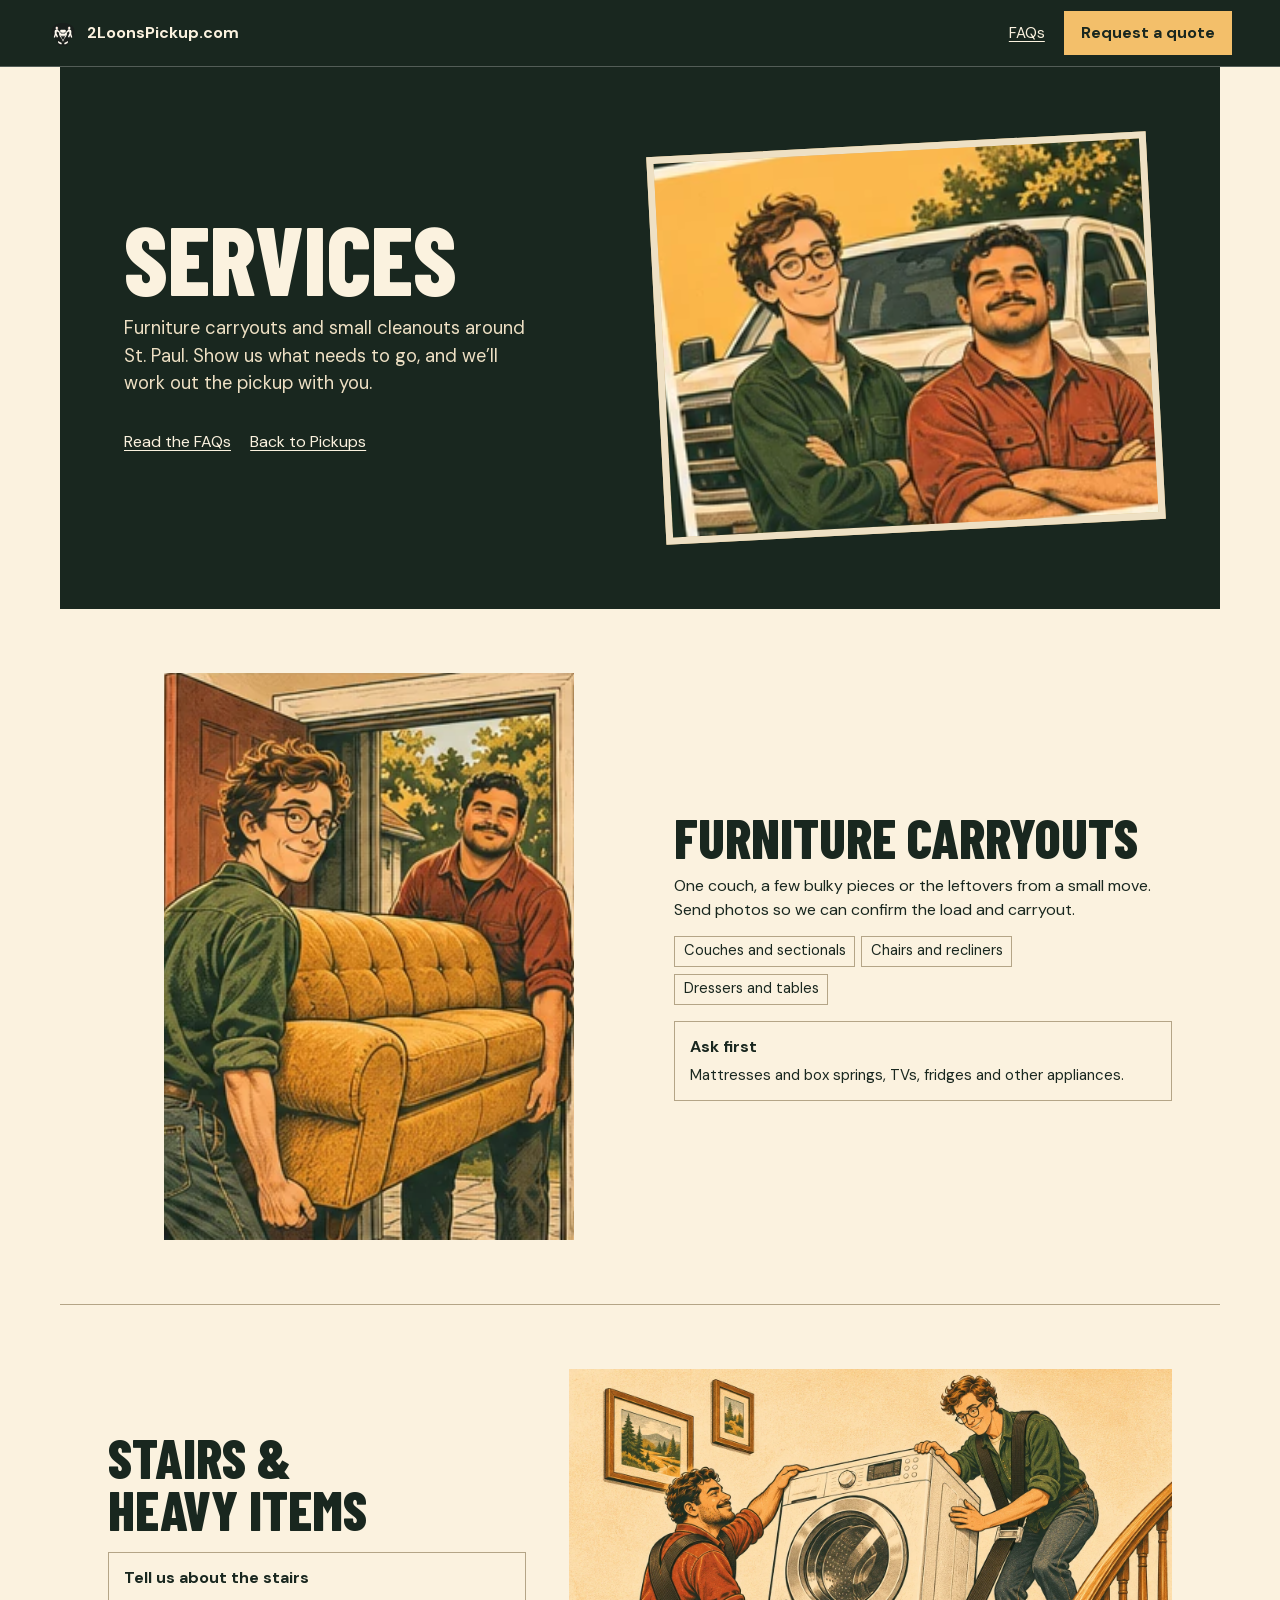
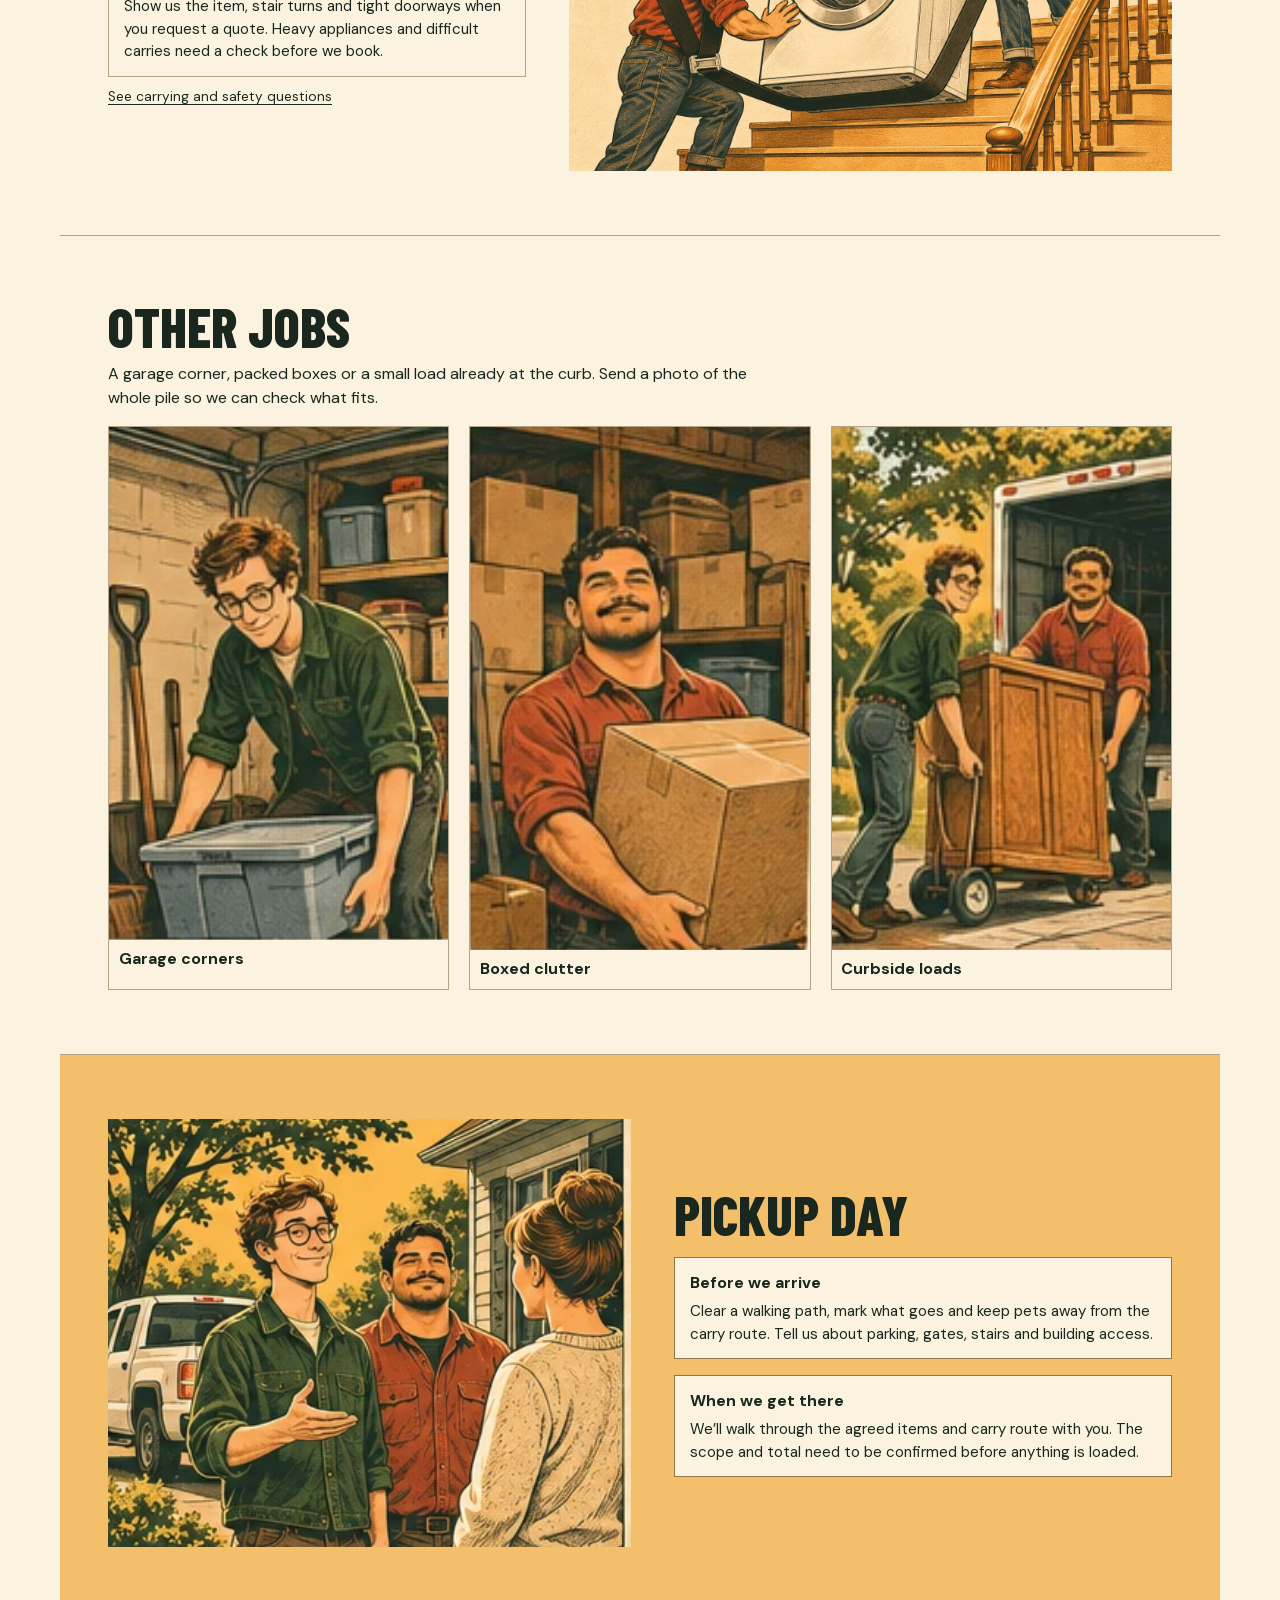
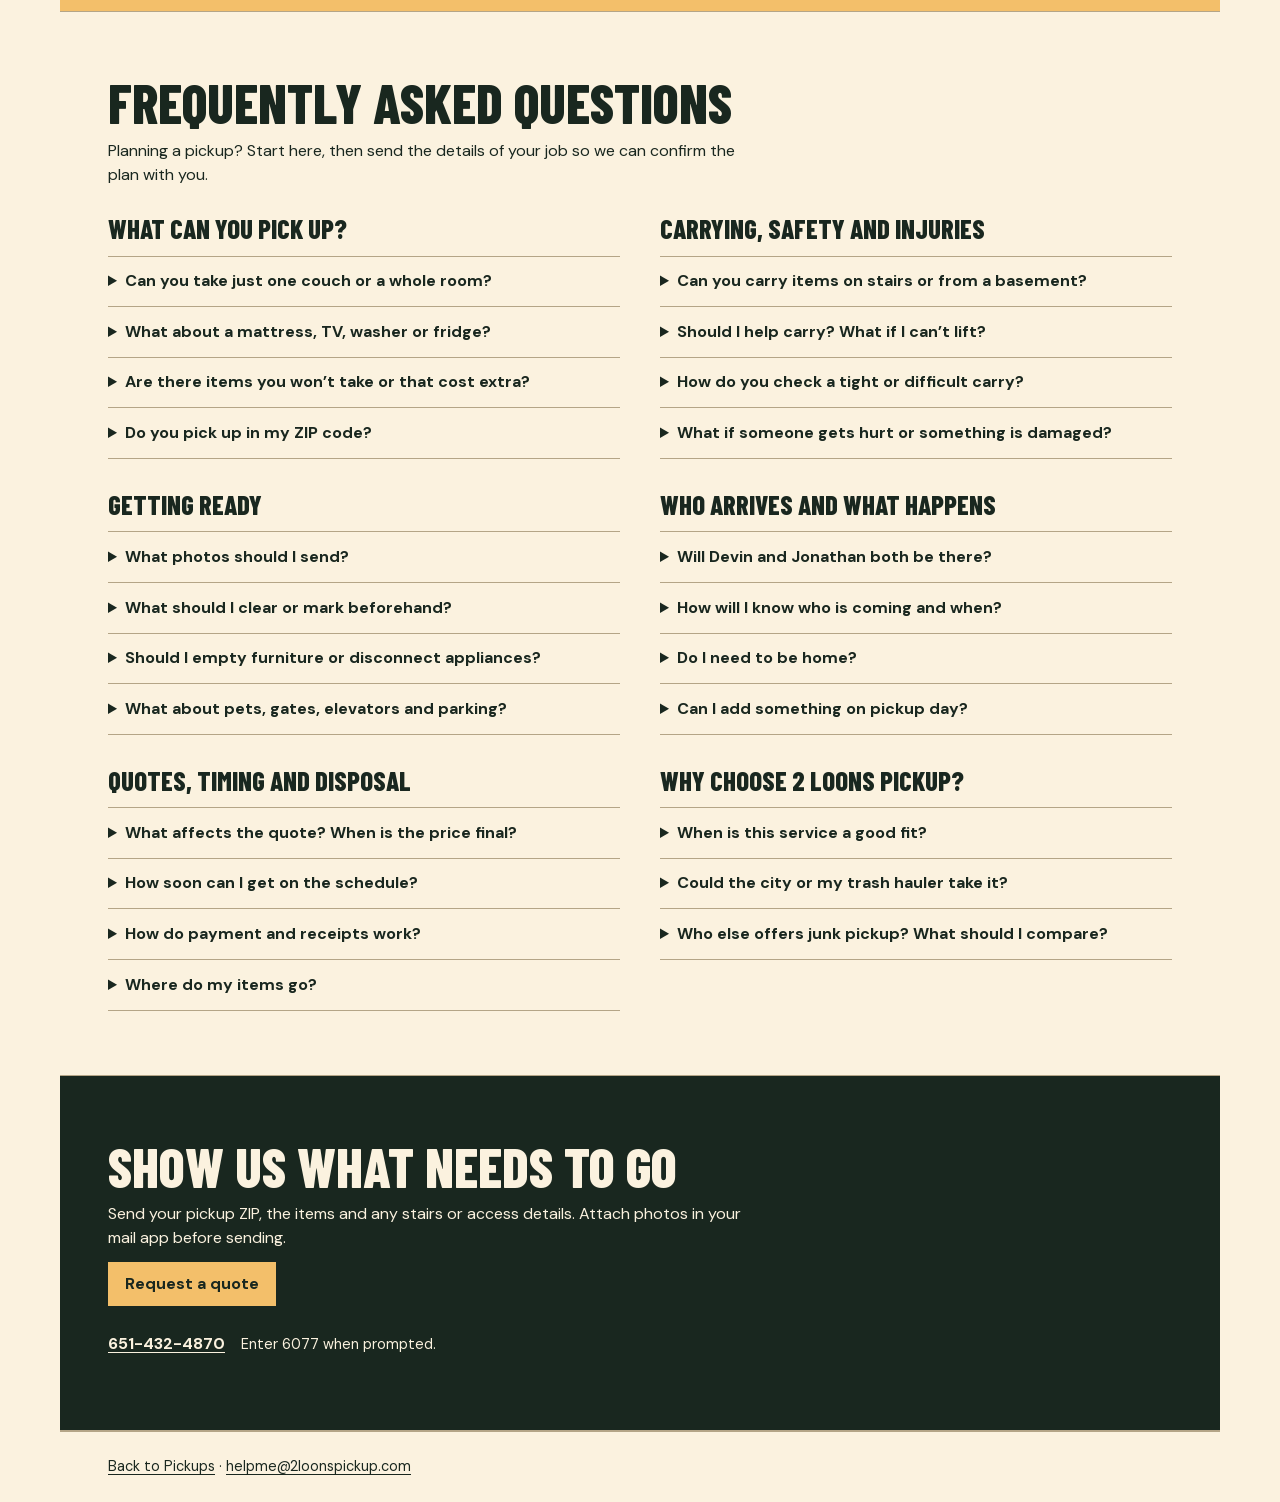
==== services.html @ 69be69da "Add illustrated Services page and pickup FAQs" ====
<!doctype html>
<html lang="en">
<head>
<meta charset="utf-8">
<meta name="viewport" content="width=device-width,initial-scale=1">
<meta name="theme-color" content="#19271f">
<title>Services &amp; FAQs · 2 Loons Pickup</title>
<meta name="description" content="Furniture carryouts and small cleanouts around St. Paul. See pickup examples, preparation tips and answers about stairs, crew, quotes and pickup day.">
<link rel="canonical" href="https://2loonspickup.com/services.html">
<link rel="icon" href="./loon.svg" type="image/svg+xml">
<link rel="preload" href="./assets/display.woff2" as="font" type="font/woff2" crossorigin>
<link rel="stylesheet" href="./services.css">
<link rel="stylesheet" href="./quote.css">
<script src="./quote.js" defer></script>
</head>
<body>
<a class="skip" href="#main">Skip to services</a>
<header class="nav">
  <a class="brand" href="./#services"><img src="./assets/couch-01.svg" width="30" height="30" alt="">2LoonsPickup.com</a>
  <nav class="nav-links" aria-label="Services page"><a href="#faq">FAQs</a><button class="btn" type="button" data-quote>Request a quote</button></nav>
</header>
<main id="main">
    <section class="hero" aria-labelledby="hero-title">
      <div><h1 id="hero-title">Services</h1><p>Furniture carryouts and small cleanouts around St. Paul. Show us what needs to go, and we’ll work out the pickup with you.</p><div class="hero-links"><a href="#faq">Read the FAQs</a><a href="./#services">Back to Pickups</a></div></div>
      <div class="art" role="img" aria-label="Devin and Jonathan by their pickup truck" style="--x:225;--y:276;--w:258;--h:200"></div>
    </section>
    <section class="chapter split" aria-labelledby="furniture-title">
      <div class="art furniture-art" role="img" aria-label="Devin and Jonathan carry a couch through a doorway" style="--x:529;--y:135;--w:269;--h:372"></div>
      <div>
        <h2 id="furniture-title">Furniture carryouts</h2>
        <p>One couch, a few bulky pieces or the leftovers from a small move. Send photos so we can confirm the load and carryout.</p><ul class="tags"><li>Couches and sectionals</li><li>Chairs and recliners</li><li>Dressers and tables</li></ul>
        <div class="callout"><strong>Ask first</strong><p>Mattresses and box springs, TVs, fridges and other appliances.</p></div>
      </div>
    </section>
    <section class="chapter split reverse" aria-labelledby="stairs-title">
      <div>
        <h2 id="stairs-title">Stairs &amp; heavy items</h2>
        <div class="callout"><strong>Tell us about the stairs</strong><p>Show us the item, stair turns and tight doorways when you request a quote. Heavy appliances and difficult carries need a check before we book.</p></div>
        <a href="#safety-faq" class="source">See carrying and safety questions</a>
      </div>
      <figure class="safety-art"><img loading="lazy" width="1536" height="1024" src="./assets/washer-stairs.webp" alt="Jonathan and Devin carry a washer on stairs with two shoulder harnesses and a shared sling under the washer."></figure>
    </section>
    <section class="chapter" aria-labelledby="jobs-title">
      <h2 id="jobs-title">Other jobs</h2><p>A garage corner, packed boxes or a small load already at the curb. Send a photo of the whole pile so we can check what fits.</p>
      <div class="service-grid">
        <figure><div class="art" role="img" aria-label="Devin clears a garage corner" style="--x:24;--y:684;--w:151;--h:228"></div><figcaption>Garage corners</figcaption></figure>
        <figure><div class="art" role="img" aria-label="Jonathan moves a cardboard box" style="--x:188;--y:684;--w:148;--h:228"></div><figcaption>Boxed clutter</figcaption></figure>
        <figure><div class="art" role="img" aria-label="The crew moves a curbside load toward the truck" style="--x:349;--y:684;--w:148;--h:228"></div><figcaption>Curbside loads</figcaption></figure>
      </div>
    </section>
    <section class="chapter split day" aria-labelledby="arrival-title">
      <div class="art" role="img" aria-label="Devin and Jonathan speak with a customer at the door" style="--x:531;--y:679;--w:356;--h:292"></div>
      <div><h2 id="arrival-title">Pickup day</h2>
        <div class="callout"><strong>Before we arrive</strong><p>Clear a walking path, mark what goes and keep pets away from the carry route. Tell us about parking, gates, stairs and building access.</p></div>
        <div class="callout"><strong>When we get there</strong><p>We’ll walk through the agreed items and carry route with you. The scope and total need to be confirmed before anything is loaded.</p></div>
      </div>
    </section>
    <section class="chapter faqs" id="faq" aria-labelledby="faq-title">
      <h2 id="faq-title">Frequently asked questions</h2>
      <p>Planning a pickup? Start here, then send the details of your job so we can confirm the plan with you.</p>
      <div class="questions">
        <div class="faq-group"><h3>What can you pick up?</h3>
          <details><summary>Can you take just one couch or a whole room?</summary><p>A single furniture carryout or a small cleanout is a good place to start. Send photos of everything you want removed, including any pieces that need to come apart. We’ll confirm the load before booking.</p></details>
          <details><summary>What about a mattress, TV, washer or fridge?</summary><p>Ask first. These items can need special handling or have extra disposal fees. Include the item type, a photo and its location so we can confirm whether we can take it and what the total would be.</p></details>
          <details><summary>Are there items you won’t take or that cost extra?</summary><p>Chemicals, paint, fuel, suspected asbestos and other hazardous or unknown loads are outside this pickup offer. Ask first about mattresses, TVs, appliances or anything that needs special handling. We’ll confirm accepted items and any extra charges before booking. Keep unconfirmed items separate from the agreed load.</p></details>
          <details><summary>Do you pick up in my ZIP code?</summary><p>We’re focused on St. Paul and nearby areas. Include your five-digit pickup ZIP in the quote request so we can check the location and schedule.</p></details>
        </div>
        <div class="faq-group" id="safety-faq"><h3>Carrying, safety and injuries</h3>
          <details><summary>Can you carry items on stairs or from a basement?</summary><p>Tell us how many flights, whether there are turns and how wide the doors are. Send pictures of the whole carry route. We need to check the item, access and crew needed before accepting a difficult carry.</p></details>
          <details><summary>Should I help carry? What if I can’t lift?</summary><p>Tell us you need the full carryout handled when you request a quote. We’ll confirm the people needed for the job. Check with the crew before joining a lift, and keep children and pets away from the carry route.</p></details>
          <details><summary>How do you check a tight or difficult carry?</summary><p>Show us the item and the route to the truck, including narrow doors, landings and obstacles. The crew needs to agree on the route and handling before moving it. If the access differs from the photos, the plan may need to change.</p></details>
          <details><summary>What if someone gets hurt or something is damaged?</summary><p>Stop the work and tell the crew right away so the concern can be addressed. Ask about coverage and how damage concerns are handled before booking, especially if your building has specific requirements.</p></details>
        </div>
        <div class="faq-group"><h3>Getting ready</h3>
          <details><summary>What photos should I send?</summary><p>Take one wide photo of the entire load, close-ups of bulky or unusual items, and photos of stairs, doorways and the route outside. Attach them to the email draft after you fill out the quote request.</p></details>
          <details><summary>What should I clear or mark beforehand?</summary><p>Mark the items that are going and separate anything you want to keep. Clear the walking route and move fragile belongings out of the way. Mention any part of the route you can’t clear yourself.</p></details>
          <details><summary>Should I empty furniture or disconnect appliances?</summary><p>Empty drawers and cabinets before the pickup unless you’ve agreed otherwise. For appliances, confirm acceptance and preparation requirements first, including who will handle any disconnection. Don’t start a disconnection you’re unsure about.</p></details>
          <details><summary>What about pets, gates, elevators and parking?</summary><p>Include entry codes, elevator reservations, parking limits and building rules in your request. Keep pets in a separate area during the carryout, and tell us if the truck can’t park near the exit.</p></details>
        </div>
        <div class="faq-group"><h3>Who arrives and what happens</h3>
          <details><summary>Will Devin and Jonathan both be there?</summary><p>Devin and Jonathan are the pickup crew. The people and crew size for your particular job need to be confirmed before booking, based on the load, stairs and access.</p></details>
          <details><summary>How will I know who is coming and when?</summary><p>Confirm the arrival window and who to expect when you arrange the pickup. If you need a call on arrival or a specific entrance used, include that in your request.</p></details>
          <details><summary>Do I need to be home?</summary><p>Arrange access and who can approve the pickup before booking. If you won’t be there, confirm that plan with us first and clearly identify the agreed items.</p></details>
          <details><summary>Can I add something on pickup day?</summary><p>Point it out before loading. A larger load or different carry route can change the work and total. Any change needs to be agreed before the extra items are loaded.</p></details>
        </div>
        <div class="faq-group"><h3>Quotes, timing and disposal</h3>
          <details><summary>What affects the quote? When is the price final?</summary><p>The items, load size, stairs, access, location and any special handling all matter. Photos help us understand the job. The scope and total need to be confirmed before loading, with changes agreed as they come up.</p></details>
          <details><summary>How soon can I get on the schedule?</summary><p>Send your preferred day with the request. We’ll check the crew and transport needed, then confirm an available window with you. A quote request by itself doesn’t reserve a pickup.</p></details>
          <details><summary>How do payment and receipts work?</summary><p>Confirm the payment method, when payment is due and any receipt you need when you arrange the job. Include building or reimbursement requirements early so they can be checked before booking.</p></details>
          <details><summary>Where do my items go?</summary><p>The destination depends on the item and the available disposal or reuse options. Ask about the plan for your particular load before booking, especially if you need a donation arrangement or specific documentation.</p></details>
        </div>
        <div class="faq-group"><h3>Why choose 2 Loons Pickup?</h3>
          <details><summary>When is this service a good fit?</summary><p>Start with us when you have furniture or a small cleanout and need help getting it out to the truck. You can share the exact load and access up front, then agree on the carryout and total before loading.</p></details>
          <details><summary>Could the city or my trash hauler take it?</summary><p>Possibly. If you can get the item to the curb, check <a href="https://www.stpaul.gov/departments/public-works/garbage-and-recycling/residential-collection/bulky-item-collection">Saint Paul’s bulky-item collection</a> and your hauler’s eligibility, accepted items and scheduling rules. Tell us if carrying it out is the part you need help with.</p></details>
          <details><summary>Who else offers junk pickup? What should I compare?</summary><p>Local options include <a href="https://junkguysmn.com/services/junk-removal/">Junk Guys</a> and <a href="https://www.1800gotjunk.com/us_en/locations/junk-removal-twin-cities">1-800-GOT-JUNK? Twin Cities</a>. Compare the full load, carryout, stairs, disposal fees, schedule and total. Ask each provider about coverage and any building requirements before choosing.</p></details>
        </div>
      </div>
    </section>
    <section class="chapter quote" aria-labelledby="quote-title">
      <h2 id="quote-title">Show us what needs to go</h2>
      <p>Send your pickup ZIP, the items and any stairs or access details. Attach photos in your mail app before sending.</p>
      <button class="btn" type="button" data-quote>Request a quote</button>
      <div class="contact"><a href="tel:+16514324870">651-432-4870</a><span>Enter 6077 when prompted.</span></div>
    </section>
</main>
<footer><a href="./#services">Back to Pickups</a> · <a href="mailto:helpme@2loonspickup.com">helpme@2loonspickup.com</a></footer>
<dialog id="quote-drawer" aria-labelledby="drawer-title">
  <div class="quote-drawer-content">
    <div class="quote-drawer-header">
      <h2 id="drawer-title">Pickup quote</h2>
      <button class="quote-close" type="button" aria-label="Close quote form" autofocus>
        <svg viewBox="0 0 24 24" aria-hidden="true" focusable="false">
          <path d="m6 6 12 12M18 6 6 18"/>
        </svg>
      </button>
    </div>
    <p>Tell the crew what needs to go and how they’ll get to it.</p>
    <form method="dialog">
      <button type="submit" hidden>Open email draft</button>
      <div class="quote-fields">
        <label>
          Pickup ZIP
          <input name="zip" inputmode="numeric" autocomplete="postal-code" pattern="[0-9]{5}" title="Enter a five-digit ZIP" placeholder="55118" required>
        </label>
        <label>
          Preferred day (optional)
          <input name="day" placeholder="Saturday">
        </label>
      </div>
      <label>
        What needs to go?
        <textarea name="items" placeholder="One couch and a chair" required></textarea>
      </label>
      <label>
        Access or stairs (optional)
        <input name="access" placeholder="One flight, parking out front">
      </label>
      <div class="quote-actions">
        <a class="ticket dark quote-email" href="mailto:helpme@2loonspickup.com">
          Open email draft
          <svg viewBox="0 0 24 24" aria-hidden="true" focusable="false">
            <path d="M4 12h16m-7-7 7 7-7 7"/>
          </svg>
        </a>
        <button class="quote-copy" type="button">Copy request details</button>
      </div>
      <p class="quote-help">Attach photos in your mail app before you send the request. If your draft doesn’t open, copy the details into an email to <span class="quote-inbox">helpme@2loonspickup.com</span>.</p>
      <p class="quote-help quote-status" role="status"></p>
      <label class="quote-manual" hidden>
        Request details to copy
        <textarea readonly rows="4"></textarea>
      </label>
      <div class="quote-call">
        <a href="tel:+16514324870">Call 651-432-4870</a>
        <span>Enter 6077 when prompted.</span>
      </div>
    </form>
  </div>
</dialog>
</body>
</html>
---- services.css ----
@font-face{font-family:Barlow;src:url(./assets/display.woff2) format("woff2");font-weight:800;font-display:swap}
@font-face{font-family:DM;src:url(./assets/body.woff2) format("woff2");font-weight:400 700;font-display:swap}
:root{--ink:#19271f;--paper:#fbf2df;--cream:#fbf2df;--gold:#f3bf6a;--rust:#8f3428;--line:#b4a587;--sheet:url(./assets/services-scenes.webp)}
*{box-sizing:border-box}
html{scroll-padding-top:5.5rem}
body{margin:0;background:var(--paper);color:var(--ink);font:16px/1.5 DM,Arial,sans-serif}
a{color:inherit;text-underline-offset:.2em}
a:focus-visible,summary:focus-visible{outline:3px solid #b95a38;outline-offset:5px}
h1,h2,h3,p,figure{margin:0}
h1,h2,h3{font:800 1em/.95 Barlow,"Arial Narrow",sans-serif;text-transform:uppercase;text-wrap:balance}
h1{font-size:clamp(3rem,7vw,5.75rem)}
h2{font-size:clamp(2rem,4.3vw,3.6rem)}
h3{font-size:1.45rem}
p{max-width:68ch}
figure,img{display:block;width:100%}
img{height:auto}
.shell{width:min(1160px,100% - 2.5rem);margin-inline:auto}
.btn{display:inline-flex;width:fit-content;align-items:center;justify-content:center;min-height:2.75rem;padding:.5rem 1rem;background:var(--gold);color:var(--ink);font-weight:700;text-decoration:none;border:1px solid transparent}
.btn:hover{border-color:currentColor}
.preview{border:1px solid var(--line);margin-bottom:3rem;overflow:clip;background:#fff9ec}
.nav{position:sticky;top:0;z-index:2;background:var(--ink);color:var(--paper);display:flex;align-items:center;justify-content:space-between;gap:1rem;padding:.7rem clamp(1rem,4vw,3rem);border-bottom:1px solid #ffffff40}
.brand{display:flex;align-items:center;gap:.55rem;font-weight:700;text-decoration:none}
.brand img{width:30px}
.hero{background:var(--ink);color:var(--paper);padding:clamp(1.6rem,6vw,4rem);display:grid;grid-template-columns:1fr 1fr;gap:2rem;align-items:center}
.hero p{margin-top:.75rem;color:#eee0c4}
.hero .art{transform:rotate(-3deg);border:7px solid #eee0c4}
.chapter{padding:clamp(1.45rem,4.4vw,3rem);border-bottom:1px solid var(--line)}
.chapter p{margin-top:.65rem}
.split{display:grid;grid-template-columns:minmax(0,1.05fr) minmax(0,1fr);gap:clamp(1rem,4vw,2.7rem);align-items:center}
.split.reverse{grid-template-columns:minmax(0,.9fr) minmax(0,1.3fr)}
.art{position:relative;aspect-ratio:var(--w)/var(--h);overflow:hidden;background:#d6b477}
.art::before{content:"";position:absolute;width:calc(153600% / var(--w));height:calc(102400% / var(--h));left:calc(var(--x) * -100% / var(--w));top:calc(var(--y) * -100% / var(--h));background:var(--sheet) center/100% 100% no-repeat}
.tags{display:flex;flex-wrap:wrap;gap:.4rem;margin:.85rem 0 0;padding:0;list-style:none}
.tags li{border:1px solid var(--line);padding:.24rem .53rem;font-size:.91rem;background:var(--paper)}
.callout{border:1px solid var(--line);padding:.8rem .95rem;margin-top:1rem;background:var(--paper)}
.callout p{font-size:.94rem;margin-top:.35rem}
.source{display:inline-block;margin-top:.65rem;font-size:.85rem}
.service-grid{display:grid;grid-template-columns:repeat(3,minmax(0,1fr));gap:clamp(.45rem,2vw,1.25rem);margin-top:1rem}
.service-grid figure{margin:0;border:1px solid var(--line)}
.service-grid figcaption{padding:.45rem .6rem;font-weight:700}
.day{background:var(--gold)}
.day .callout{border-color:#8e774c}
.faqs>p{margin:.65rem 0 1rem}
.questions{display:grid;grid-template-columns:1fr 1fr;gap:0 1.6rem}
.questions details{border-top:1px solid var(--line);padding:.75rem 0}
.questions summary{cursor:pointer;font-weight:700}
.questions ul{margin:.65rem 0 0;padding-left:1.2rem}
.questions li+li{margin-top:.35rem}
.quote{background:var(--ink);color:var(--paper)}
.quote .btn{margin-top:.75rem}
.foot{padding:0 0 2rem;font-size:.85rem}
@media(max-width:720px){
  .entry,.hero,.split,.split.reverse,.questions{grid-template-columns:1fr}
  .shell{width:calc(100% - 1.25rem)}
  .btn{padding:.4rem .5rem}.brand img{width:22px}.brand{font-size:.85rem}}

button,input,textarea{font:inherit}
button{cursor:pointer}
button:focus-visible,input:focus-visible,textarea:focus-visible{outline:3px solid var(--rust);outline-offset:4px}
.skip{position:fixed;top:.5rem;left:.5rem;z-index:10;padding:.6rem;background:var(--gold);color:var(--ink);transform:translateY(-200%)}
.skip:focus{transform:none}
main{max-width:1160px;margin-inline:auto}
.nav{z-index:3;flex-wrap:wrap}
.nav-links{display:flex;align-items:center;gap:1.2rem}
.nav-links>a{display:inline-flex;align-items:center;min-height:44px;font-size:.95rem}
.nav .btn{border:1px solid var(--gold)}
h1{font-size:clamp(4rem,9vw,6rem)}
.hero{padding-block:clamp(2.5rem,6vw,5rem)}
.hero p{font-size:1.15rem;max-width:32ch}
.hero .hero-links{display:flex;gap:1.2rem;flex-wrap:wrap;margin-top:1.4rem;font-size:1rem}
.hero-links a{display:inline-flex;align-items:center;min-height:44px}
.chapter{padding-block:clamp(2.25rem,5vw,4rem)}
.chapter:not(.split)>p{max-width:60ch}
.furniture-art{width:100%;max-width:410px;margin-inline:auto}
.art{isolation:isolate}
.questions{gap:2rem 2.5rem;margin-top:1.75rem;align-items:start}
.faq-group h3{font-size:1.65rem;margin-bottom:.8rem;line-height:1.05}
.questions details{padding:0}
.questions summary{padding:.85rem 1.5rem .85rem 0;min-height:48px;line-height:1.4}
.questions details p{margin:0;padding:0 0 1rem;font-size:.96rem}
.questions details:last-child{border-bottom:1px solid var(--line)}
.contact{display:flex;align-items:baseline;flex-wrap:wrap;gap:.3rem 1rem;margin-top:1rem}
.contact a{min-height:44px;display:inline-flex;align-items:center;font-weight:700}
.contact span{font-size:.9rem}
.ticket{display:inline-flex;align-items:center;justify-content:center;gap:12px;min-height:48px;padding:12px 18px;border:1px solid currentColor;font-weight:700;text-decoration:none}
.ticket.dark{color:var(--cream);background:var(--ink);border-color:var(--ink)}
.btn{font:700 1rem/1.4 DM,Arial,sans-serif;border-radius:0}
.btn:hover{background:#ffcd80}
footer{padding:1.5rem clamp(1.45rem,4.4vw,3rem);border-top:1px solid var(--line);font-size:.9rem;max-width:1160px;margin:auto}
@media(max-width:720px){
 .nav{padding:.6rem 1rem;gap:.25rem .8rem}
 .brand{font-size:.9rem}.brand img{width:26px}
 .nav-links{gap:.8rem}.nav-links>a{font-size:.9rem}
 .hero .art{width:calc(100% - .8rem);margin-inline:auto;max-width:360px}
 .furniture-art{max-width:310px;width:86%}
 .service-grid{grid-template-columns:1fr;gap:1rem}
 .service-grid figure{display:grid;grid-template-columns:minmax(0,1fr) minmax(0,1fr);align-items:center}
 .service-grid .art{max-height:240px}
 .service-grid figcaption{font-size:1.05rem;padding:1rem}
 .questions{gap:1.5rem}
 .nav .btn{padding:.45rem .65rem}
 html{scroll-padding-top:8.5rem}
}
@media(prefers-reduced-motion:reduce){*,*::before,*::after{scroll-behavior:auto!important}}
---- quote.css ----
#quote-drawer {
  box-sizing: border-box;
  position: fixed;
  inset: 0 0 0 auto;
  width: min(570px, 100%);
  max-width: 100%;
  height: 100vh;
  height: 100dvh;
  max-height: 100dvh;
  margin: 0;
  padding: 0;
  overflow: auto;
  overscroll-behavior: contain;
  border: 0;
  background: var(--cream);
  color: var(--ink);
  box-shadow: -14px 0 50px #10180e5e;
}

#quote-drawer[open] {
  animation: quote-drawer-in .28s cubic-bezier(.17, .8, .32, 1) both;
}

#quote-drawer::backdrop {
  background: #111b16a8;
}

@keyframes quote-drawer-in {
  from { transform: translateX(100%); }
  to { transform: translateX(0); }
}

#quote-drawer :focus-visible {
  outline: 3px solid var(--rust);
  outline-offset: 3px;
}

.quote-drawer-content {
  padding: 32px clamp(21px, 4.2vw, 43px) 40px;
}

.quote-drawer-header {
  display: flex;
  align-items: flex-start;
  justify-content: space-between;
  gap: 14px;
}

#quote-drawer h2 {
  margin: 0;
  font: 800 clamp(56px, 8vw, 76px)/.91 Barlow, "Arial Narrow", sans-serif;
  letter-spacing: -.025em;
  text-transform: uppercase;
}

.quote-close {
  display: grid;
  flex: none;
  width: 44px;
  height: 44px;
  place-items: center;
  padding: 0;
  border: 1px solid var(--ink);
  background: none;
  color: var(--ink);
  cursor: pointer;
}

.quote-close svg,
.quote-email svg {
  width: 20px;
  height: 20px;
  flex: none;
  fill: none;
  stroke: currentColor;
  stroke-width: 2;
}

.quote-drawer-content > p {
  margin: 10px 0 0;
}

#quote-drawer form {
  display: grid;
  gap: 13px;
  margin: 21px 0 0;
}

#quote-drawer label {
  display: grid;
  gap: 5px;
  min-width: 0;
  font-size: 14px;
  font-weight: 700;
}

#quote-drawer input,
#quote-drawer textarea {
  box-sizing: border-box;
  width: 100%;
  min-width: 0;
  min-height: 44px;
  padding: 9px 10px;
  border: 1px solid #9f937b;
  border-radius: 0;
  background: #fff9ea;
  color: var(--ink);
  font-size: 16px;
  font-weight: 400;
}

#quote-drawer textarea {
  min-height: 82px;
  resize: vertical;
}

.quote-fields {
  display: grid;
  grid-template-columns: repeat(2, minmax(0, 1fr));
  gap: 12px;
  align-items: end;
}

.quote-actions {
  display: flex;
  flex-wrap: wrap;
  align-items: center;
  gap: 6px 16px;
}

.quote-copy {
  min-height: 44px;
  padding: 0;
  border: 0;
  background: none;
  color: var(--rust);
  font-weight: 700;
  text-decoration: underline;
  text-underline-offset: 4px;
  cursor: pointer;
}

.quote-help {
  margin: 0;
  color: #4d5244;
  font-size: 14px;
}

.quote-inbox {
  overflow-wrap: anywhere;
  font-weight: 700;
}

.quote-status {
  font-weight: 700;
}

.quote-status:empty {
  position: absolute;
}

#quote-drawer .quote-manual[hidden] {
  display: none;
}

.quote-call {
  display: flex;
  flex-wrap: wrap;
  align-items: baseline;
  gap: 0 9px;
  padding-top: 9px;
  border-top: 1px solid var(--line, #c4b698);
}

.quote-call a {
  display: inline-flex;
  align-items: center;
  min-height: 44px;
  color: var(--rust);
  font-weight: 700;
}

.quote-call span {
  font-size: 13px;
}

@media (prefers-reduced-motion: reduce) {
  #quote-drawer[open] { animation: none; }
}
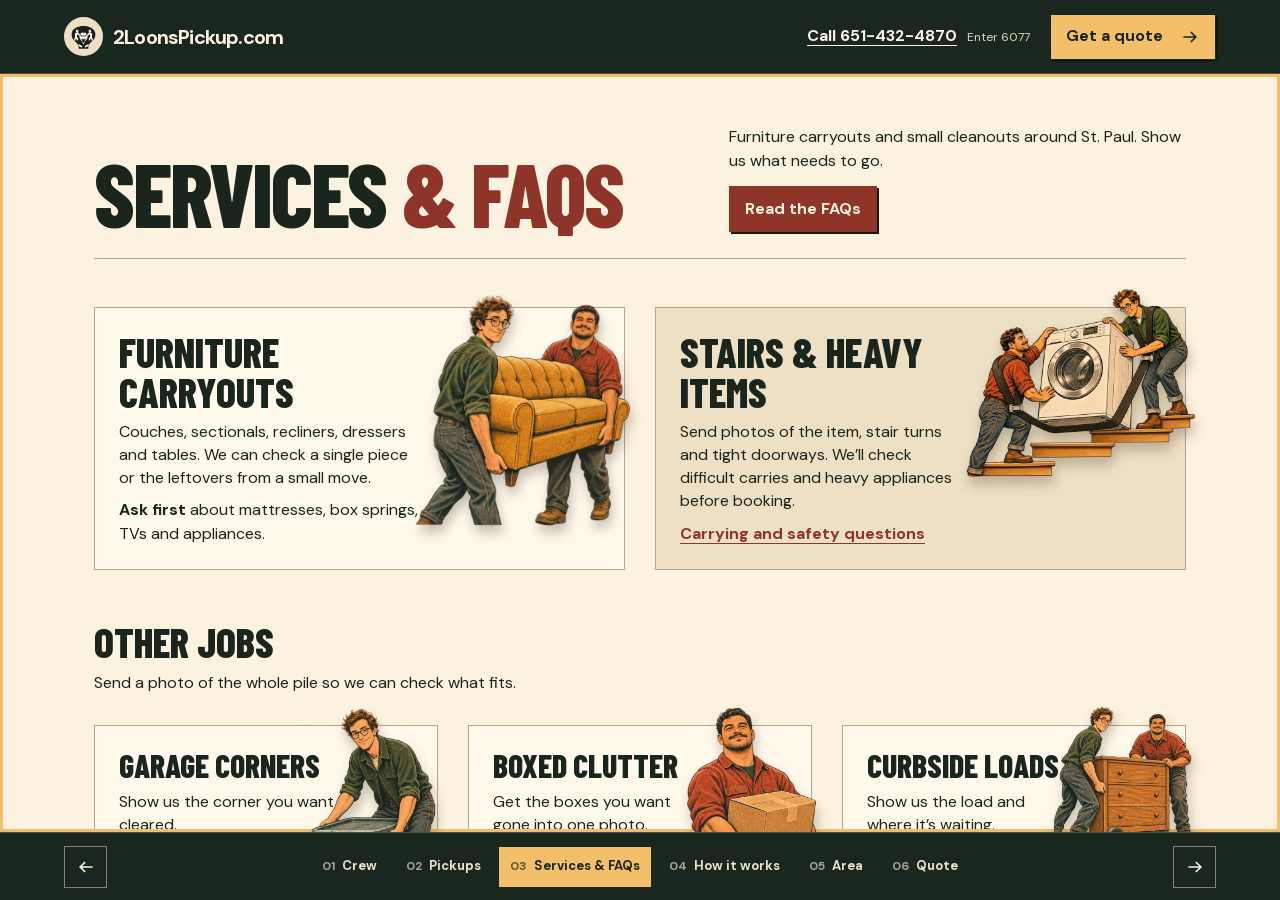
==== commit 88a1480c: "Integrate Services and FAQs into the homepage slides" ====
--- a/services.html
+++ b/services.html
@@ -1,161 +1,16 @@
 <!doctype html>
 <html lang="en">
 <head>
-<meta charset="utf-8">
-<meta name="viewport" content="width=device-width,initial-scale=1">
-<meta name="theme-color" content="#19271f">
-<title>Services &amp; FAQs · 2 Loons Pickup</title>
-<meta name="description" content="Furniture carryouts and small cleanouts around St. Paul. See pickup examples, preparation tips and answers about stairs, crew, quotes and pickup day.">
-<link rel="canonical" href="https://2loonspickup.com/services.html">
-<link rel="icon" href="./loon.svg" type="image/svg+xml">
-<link rel="preload" href="./assets/display.woff2" as="font" type="font/woff2" crossorigin>
-<link rel="stylesheet" href="./services.css">
-<link rel="stylesheet" href="./quote.css">
-<script src="./quote.js" defer></script>
+  <meta charset="utf-8">
+  <meta name="viewport" content="width=device-width, initial-scale=1">
+  <title>Services &amp; FAQs · 2 Loons Pickup</title>
+  <link rel="canonical" href="https://2loonspickup.com/">
+  <script>
+    const section = ['#faq', '#safety-faq'].includes(location.hash) ? location.hash : '#service-guide';
+    location.replace('./' + section);
+  </script>
 </head>
 <body>
-<a class="skip" href="#main">Skip to services</a>
-<header class="nav">
-  <a class="brand" href="./#services"><img src="./assets/couch-01.svg" width="30" height="30" alt="">2LoonsPickup.com</a>
-  <nav class="nav-links" aria-label="Services page"><a href="#faq">FAQs</a><button class="btn" type="button" data-quote>Request a quote</button></nav>
-</header>
-<main id="main">
-    <section class="hero" aria-labelledby="hero-title">
-      <div><h1 id="hero-title">Services</h1><p>Furniture carryouts and small cleanouts around St. Paul. Show us what needs to go, and we’ll work out the pickup with you.</p><div class="hero-links"><a href="#faq">Read the FAQs</a><a href="./#services">Back to Pickups</a></div></div>
-      <div class="art" role="img" aria-label="Devin and Jonathan by their pickup truck" style="--x:225;--y:276;--w:258;--h:200"></div>
-    </section>
-    <section class="chapter split" aria-labelledby="furniture-title">
-      <div class="art furniture-art" role="img" aria-label="Devin and Jonathan carry a couch through a doorway" style="--x:529;--y:135;--w:269;--h:372"></div>
-      <div>
-        <h2 id="furniture-title">Furniture carryouts</h2>
-        <p>One couch, a few bulky pieces or the leftovers from a small move. Send photos so we can confirm the load and carryout.</p><ul class="tags"><li>Couches and sectionals</li><li>Chairs and recliners</li><li>Dressers and tables</li></ul>
-        <div class="callout"><strong>Ask first</strong><p>Mattresses and box springs, TVs, fridges and other appliances.</p></div>
-      </div>
-    </section>
-    <section class="chapter split reverse" aria-labelledby="stairs-title">
-      <div>
-        <h2 id="stairs-title">Stairs &amp; heavy items</h2>
-        <div class="callout"><strong>Tell us about the stairs</strong><p>Show us the item, stair turns and tight doorways when you request a quote. Heavy appliances and difficult carries need a check before we book.</p></div>
-        <a href="#safety-faq" class="source">See carrying and safety questions</a>
-      </div>
-      <figure class="safety-art"><img loading="lazy" width="1536" height="1024" src="./assets/washer-stairs.webp" alt="Jonathan and Devin carry a washer on stairs with two shoulder harnesses and a shared sling under the washer."></figure>
-    </section>
-    <section class="chapter" aria-labelledby="jobs-title">
-      <h2 id="jobs-title">Other jobs</h2><p>A garage corner, packed boxes or a small load already at the curb. Send a photo of the whole pile so we can check what fits.</p>
-      <div class="service-grid">
-        <figure><div class="art" role="img" aria-label="Devin clears a garage corner" style="--x:24;--y:684;--w:151;--h:228"></div><figcaption>Garage corners</figcaption></figure>
-        <figure><div class="art" role="img" aria-label="Jonathan moves a cardboard box" style="--x:188;--y:684;--w:148;--h:228"></div><figcaption>Boxed clutter</figcaption></figure>
-        <figure><div class="art" role="img" aria-label="The crew moves a curbside load toward the truck" style="--x:349;--y:684;--w:148;--h:228"></div><figcaption>Curbside loads</figcaption></figure>
-      </div>
-    </section>
-    <section class="chapter split day" aria-labelledby="arrival-title">
-      <div class="art" role="img" aria-label="Devin and Jonathan speak with a customer at the door" style="--x:531;--y:679;--w:356;--h:292"></div>
-      <div><h2 id="arrival-title">Pickup day</h2>
-        <div class="callout"><strong>Before we arrive</strong><p>Clear a walking path, mark what goes and keep pets away from the carry route. Tell us about parking, gates, stairs and building access.</p></div>
-        <div class="callout"><strong>When we get there</strong><p>We’ll walk through the agreed items and carry route with you. The scope and total need to be confirmed before anything is loaded.</p></div>
-      </div>
-    </section>
-    <section class="chapter faqs" id="faq" aria-labelledby="faq-title">
-      <h2 id="faq-title">Frequently asked questions</h2>
-      <p>Planning a pickup? Start here, then send the details of your job so we can confirm the plan with you.</p>
-      <div class="questions">
-        <div class="faq-group"><h3>What can you pick up?</h3>
-          <details><summary>Can you take just one couch or a whole room?</summary><p>A single furniture carryout or a small cleanout is a good place to start. Send photos of everything you want removed, including any pieces that need to come apart. We’ll confirm the load before booking.</p></details>
-          <details><summary>What about a mattress, TV, washer or fridge?</summary><p>Ask first. These items can need special handling or have extra disposal fees. Include the item type, a photo and its location so we can confirm whether we can take it and what the total would be.</p></details>
-          <details><summary>Are there items you won’t take or that cost extra?</summary><p>Chemicals, paint, fuel, suspected asbestos and other hazardous or unknown loads are outside this pickup offer. Ask first about mattresses, TVs, appliances or anything that needs special handling. We’ll confirm accepted items and any extra charges before booking. Keep unconfirmed items separate from the agreed load.</p></details>
-          <details><summary>Do you pick up in my ZIP code?</summary><p>We’re focused on St. Paul and nearby areas. Include your five-digit pickup ZIP in the quote request so we can check the location and schedule.</p></details>
-        </div>
-        <div class="faq-group" id="safety-faq"><h3>Carrying, safety and injuries</h3>
-          <details><summary>Can you carry items on stairs or from a basement?</summary><p>Tell us how many flights, whether there are turns and how wide the doors are. Send pictures of the whole carry route. We need to check the item, access and crew needed before accepting a difficult carry.</p></details>
-          <details><summary>Should I help carry? What if I can’t lift?</summary><p>Tell us you need the full carryout handled when you request a quote. We’ll confirm the people needed for the job. Check with the crew before joining a lift, and keep children and pets away from the carry route.</p></details>
-          <details><summary>How do you check a tight or difficult carry?</summary><p>Show us the item and the route to the truck, including narrow doors, landings and obstacles. The crew needs to agree on the route and handling before moving it. If the access differs from the photos, the plan may need to change.</p></details>
-          <details><summary>What if someone gets hurt or something is damaged?</summary><p>Stop the work and tell the crew right away so the concern can be addressed. Ask about coverage and how damage concerns are handled before booking, especially if your building has specific requirements.</p></details>
-        </div>
-        <div class="faq-group"><h3>Getting ready</h3>
-          <details><summary>What photos should I send?</summary><p>Take one wide photo of the entire load, close-ups of bulky or unusual items, and photos of stairs, doorways and the route outside. Attach them to the email draft after you fill out the quote request.</p></details>
-          <details><summary>What should I clear or mark beforehand?</summary><p>Mark the items that are going and separate anything you want to keep. Clear the walking route and move fragile belongings out of the way. Mention any part of the route you can’t clear yourself.</p></details>
-          <details><summary>Should I empty furniture or disconnect appliances?</summary><p>Empty drawers and cabinets before the pickup unless you’ve agreed otherwise. For appliances, confirm acceptance and preparation requirements first, including who will handle any disconnection. Don’t start a disconnection you’re unsure about.</p></details>
-          <details><summary>What about pets, gates, elevators and parking?</summary><p>Include entry codes, elevator reservations, parking limits and building rules in your request. Keep pets in a separate area during the carryout, and tell us if the truck can’t park near the exit.</p></details>
-        </div>
-        <div class="faq-group"><h3>Who arrives and what happens</h3>
-          <details><summary>Will Devin and Jonathan both be there?</summary><p>Devin and Jonathan are the pickup crew. The people and crew size for your particular job need to be confirmed before booking, based on the load, stairs and access.</p></details>
-          <details><summary>How will I know who is coming and when?</summary><p>Confirm the arrival window and who to expect when you arrange the pickup. If you need a call on arrival or a specific entrance used, include that in your request.</p></details>
-          <details><summary>Do I need to be home?</summary><p>Arrange access and who can approve the pickup before booking. If you won’t be there, confirm that plan with us first and clearly identify the agreed items.</p></details>
-          <details><summary>Can I add something on pickup day?</summary><p>Point it out before loading. A larger load or different carry route can change the work and total. Any change needs to be agreed before the extra items are loaded.</p></details>
-        </div>
-        <div class="faq-group"><h3>Quotes, timing and disposal</h3>
-          <details><summary>What affects the quote? When is the price final?</summary><p>The items, load size, stairs, access, location and any special handling all matter. Photos help us understand the job. The scope and total need to be confirmed before loading, with changes agreed as they come up.</p></details>
-          <details><summary>How soon can I get on the schedule?</summary><p>Send your preferred day with the request. We’ll check the crew and transport needed, then confirm an available window with you. A quote request by itself doesn’t reserve a pickup.</p></details>
-          <details><summary>How do payment and receipts work?</summary><p>Confirm the payment method, when payment is due and any receipt you need when you arrange the job. Include building or reimbursement requirements early so they can be checked before booking.</p></details>
-          <details><summary>Where do my items go?</summary><p>The destination depends on the item and the available disposal or reuse options. Ask about the plan for your particular load before booking, especially if you need a donation arrangement or specific documentation.</p></details>
-        </div>
-        <div class="faq-group"><h3>Why choose 2 Loons Pickup?</h3>
-          <details><summary>When is this service a good fit?</summary><p>Start with us when you have furniture or a small cleanout and need help getting it out to the truck. You can share the exact load and access up front, then agree on the carryout and total before loading.</p></details>
-          <details><summary>Could the city or my trash hauler take it?</summary><p>Possibly. If you can get the item to the curb, check <a href="https://www.stpaul.gov/departments/public-works/garbage-and-recycling/residential-collection/bulky-item-collection">Saint Paul’s bulky-item collection</a> and your hauler’s eligibility, accepted items and scheduling rules. Tell us if carrying it out is the part you need help with.</p></details>
-          <details><summary>Who else offers junk pickup? What should I compare?</summary><p>Local options include <a href="https://junkguysmn.com/services/junk-removal/">Junk Guys</a> and <a href="https://www.1800gotjunk.com/us_en/locations/junk-removal-twin-cities">1-800-GOT-JUNK? Twin Cities</a>. Compare the full load, carryout, stairs, disposal fees, schedule and total. Ask each provider about coverage and any building requirements before choosing.</p></details>
-        </div>
-      </div>
-    </section>
-    <section class="chapter quote" aria-labelledby="quote-title">
-      <h2 id="quote-title">Show us what needs to go</h2>
-      <p>Send your pickup ZIP, the items and any stairs or access details. Attach photos in your mail app before sending.</p>
-      <button class="btn" type="button" data-quote>Request a quote</button>
-      <div class="contact"><a href="tel:+16514324870">651-432-4870</a><span>Enter 6077 when prompted.</span></div>
-    </section>
-</main>
-<footer><a href="./#services">Back to Pickups</a> · <a href="mailto:helpme@2loonspickup.com">helpme@2loonspickup.com</a></footer>
-<dialog id="quote-drawer" aria-labelledby="drawer-title">
-  <div class="quote-drawer-content">
-    <div class="quote-drawer-header">
-      <h2 id="drawer-title">Pickup quote</h2>
-      <button class="quote-close" type="button" aria-label="Close quote form" autofocus>
-        <svg viewBox="0 0 24 24" aria-hidden="true" focusable="false">
-          <path d="m6 6 12 12M18 6 6 18"/>
-        </svg>
-      </button>
-    </div>
-    <p>Tell the crew what needs to go and how they’ll get to it.</p>
-    <form method="dialog">
-      <button type="submit" hidden>Open email draft</button>
-      <div class="quote-fields">
-        <label>
-          Pickup ZIP
-          <input name="zip" inputmode="numeric" autocomplete="postal-code" pattern="[0-9]{5}" title="Enter a five-digit ZIP" placeholder="55118" required>
-        </label>
-        <label>
-          Preferred day (optional)
-          <input name="day" placeholder="Saturday">
-        </label>
-      </div>
-      <label>
-        What needs to go?
-        <textarea name="items" placeholder="One couch and a chair" required></textarea>
-      </label>
-      <label>
-        Access or stairs (optional)
-        <input name="access" placeholder="One flight, parking out front">
-      </label>
-      <div class="quote-actions">
-        <a class="ticket dark quote-email" href="mailto:helpme@2loonspickup.com">
-          Open email draft
-          <svg viewBox="0 0 24 24" aria-hidden="true" focusable="false">
-            <path d="M4 12h16m-7-7 7 7-7 7"/>
-          </svg>
-        </a>
-        <button class="quote-copy" type="button">Copy request details</button>
-      </div>
-      <p class="quote-help">Attach photos in your mail app before you send the request. If your draft doesn’t open, copy the details into an email to <span class="quote-inbox">helpme@2loonspickup.com</span>.</p>
-      <p class="quote-help quote-status" role="status"></p>
-      <label class="quote-manual" hidden>
-        Request details to copy
-        <textarea readonly rows="4"></textarea>
-      </label>
-      <div class="quote-call">
-        <a href="tel:+16514324870">Call 651-432-4870</a>
-        <span>Enter 6077 when prompted.</span>
-      </div>
-    </form>
-  </div>
-</dialog>
+  <p><a href="./#service-guide">Open Services &amp; FAQs on 2 Loons Pickup</a></p>
 </body>
 </html>
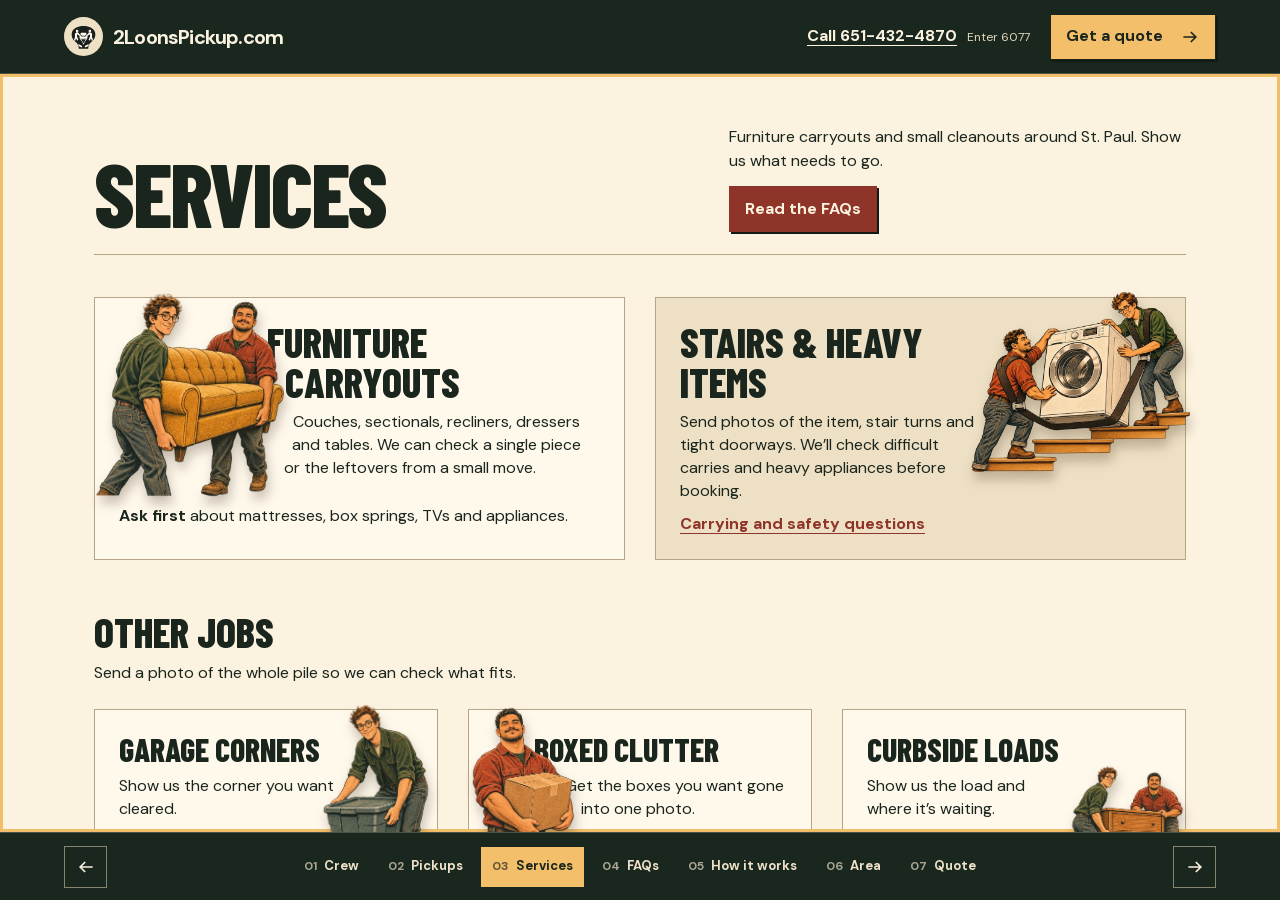
==== commit 485d24d3: "Give Services and FAQs separate homepage slides" ====
--- a/services.html
+++ b/services.html
@@ -11,6 +11,6 @@
   </script>
 </head>
 <body>
-  <p><a href="./#service-guide">Open Services &amp; FAQs on 2 Loons Pickup</a></p>
+  <p><a href="./#service-guide">Open Services</a> or <a href="./#faq">Open FAQs</a> on 2 Loons Pickup.</p>
 </body>
 </html>
